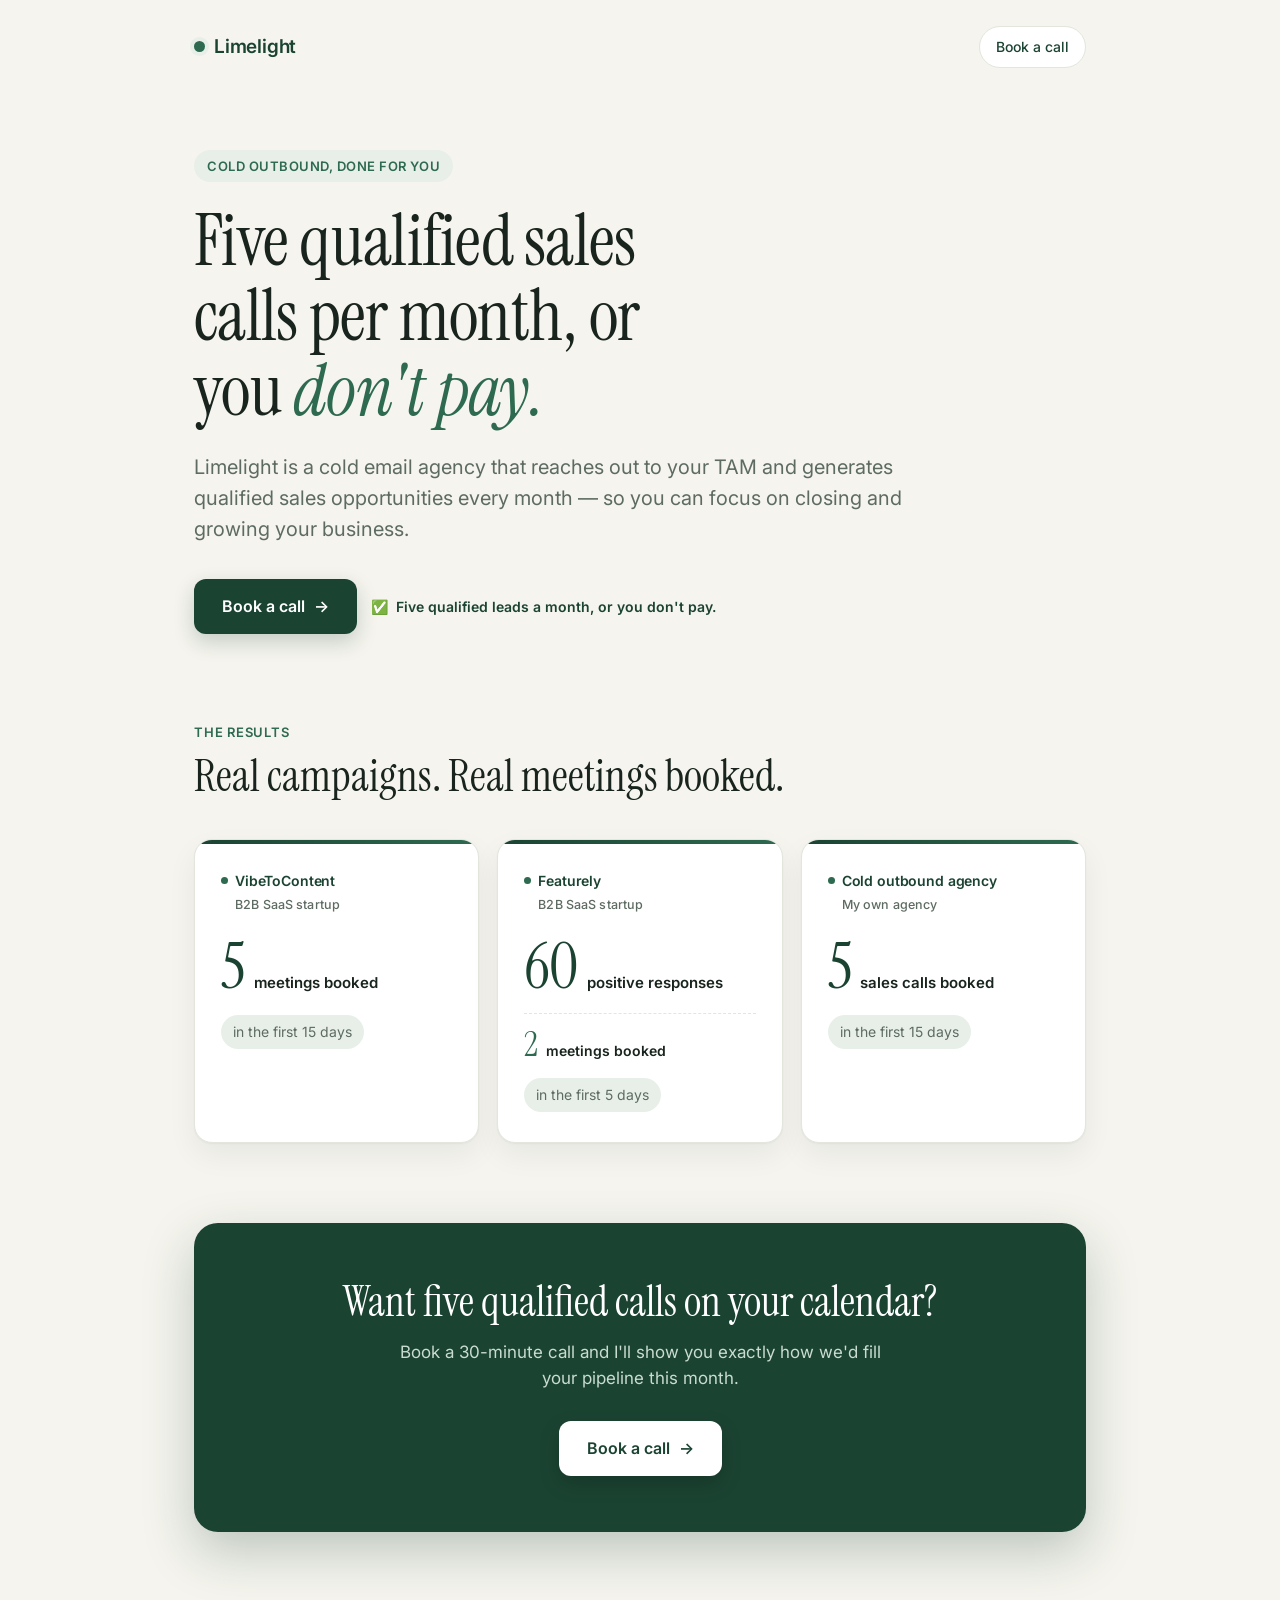
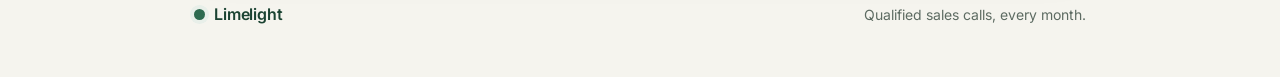
==== index.html @ f614cb76 "Limelight landing page" ====
<!DOCTYPE html>
<html lang="en">
<head>
<meta charset="UTF-8" />
<meta name="viewport" content="width=device-width, initial-scale=1.0" />
<title>Limelight — Qualified sales calls, every month</title>
<meta name="description" content="Limelight is a cold email agency that reaches out to your TAM and generates qualified sales opportunities every month." />
<link rel="preconnect" href="https://fonts.googleapis.com" />
<link rel="preconnect" href="https://fonts.gstatic.com" crossorigin />
<link href="https://fonts.googleapis.com/css2?family=Instrument+Serif:ital@0;1&family=Inter:wght@400;500;600;700&display=swap" rel="stylesheet" />
<style>
  :root {
    --bg: #f5f4ee;
    --card: #ffffff;
    --ink: #18241d;
    --muted: #5d6b62;
    --forest: #1b4332;
    --forest-2: #2d6a4f;
    --forest-soft: #e8efe9;
    --border: #e2e6dd;
    --shadow: 0 1px 2px rgba(24,36,29,0.04), 0 12px 30px rgba(24,36,29,0.06);
  }
  * { box-sizing: border-box; margin: 0; padding: 0; }
  html { scroll-behavior: smooth; }
  body {
    font-family: 'Inter', -apple-system, BlinkMacSystemFont, 'Segoe UI', sans-serif;
    background: var(--bg);
    color: var(--ink);
    line-height: 1.55;
    -webkit-font-smoothing: antialiased;
  }
  .wrap { max-width: 940px; margin: 0 auto; padding: 0 24px; }

  /* Top bar */
  header {
    display: flex; align-items: center; justify-content: space-between;
    padding: 26px 0;
  }
  .brand {
    display: flex; align-items: center; gap: 9px;
    font-weight: 600; font-size: 19px; letter-spacing: -0.01em; color: var(--forest);
  }
  .brand .dot { width: 11px; height: 11px; border-radius: 50%; background: var(--forest-2); box-shadow: 0 0 0 4px var(--forest-soft); }
  .nav-cta {
    font-size: 14px; font-weight: 500; color: var(--forest);
    text-decoration: none; padding: 9px 16px; border: 1px solid var(--border);
    border-radius: 999px; background: #fff; transition: all .15s ease;
  }
  .nav-cta:hover { border-color: var(--forest-2); color: var(--forest-2); }

  /* Hero */
  .hero { padding: 56px 0 28px; }
  .eyebrow {
    display: inline-block; font-size: 13px; font-weight: 600; letter-spacing: .04em;
    text-transform: uppercase; color: var(--forest-2); background: var(--forest-soft);
    padding: 6px 13px; border-radius: 999px; margin-bottom: 22px;
  }
  h1 {
    font-family: 'Instrument Serif', Georgia, serif;
    font-weight: 400; font-size: clamp(40px, 7vw, 72px);
    line-height: 1.04; letter-spacing: -0.01em; color: var(--ink);
    max-width: 16ch;
  }
  h1 .accent { color: var(--forest-2); font-style: italic; }
  .lede {
    font-size: clamp(17px, 2.2vw, 20px); color: var(--muted);
    max-width: 56ch; margin-top: 24px;
  }
  .cta-row { display: flex; flex-wrap: wrap; gap: 14px; align-items: center; margin-top: 34px; }
  .btn {
    display: inline-flex; align-items: center; gap: 9px;
    background: var(--forest); color: #fff; text-decoration: none;
    font-weight: 600; font-size: 16px; padding: 15px 28px; border-radius: 12px;
    transition: transform .15s ease, background .15s ease;
    box-shadow: 0 8px 20px rgba(27,67,50,0.22);
  }
  .btn:hover { background: var(--forest-2); transform: translateY(-1px); }
  .btn .arrow { transition: transform .15s ease; }
  .btn:hover .arrow { transform: translateX(3px); }
  .guarantee-pill {
    font-size: 14px; color: var(--muted); display: flex; align-items: center; gap: 8px;
  }
  .guarantee-pill b { color: var(--forest); font-weight: 600; }

  /* Section heading */
  .section { padding: 60px 0; }
  .section-label {
    font-size: 13px; font-weight: 600; letter-spacing: .06em; text-transform: uppercase;
    color: var(--forest-2); margin-bottom: 10px;
  }
  .section-title {
    font-family: 'Instrument Serif', Georgia, serif; font-weight: 400;
    font-size: clamp(30px, 4.5vw, 44px); line-height: 1.1; color: var(--ink); margin-bottom: 38px;
  }

  /* Stat cards */
  .grid { display: grid; grid-template-columns: repeat(3, 1fr); gap: 18px; }
  .card {
    background: var(--card); border: 1px solid var(--border); border-radius: 18px;
    padding: 30px 26px; box-shadow: var(--shadow); display: flex; flex-direction: column;
    position: relative; overflow: hidden;
  }
  .card::before {
    content: ""; position: absolute; top: 0; left: 0; width: 100%; height: 4px;
    background: linear-gradient(90deg, var(--forest), var(--forest-2));
  }
  .card .company {
    font-size: 14px; font-weight: 600; color: var(--forest); letter-spacing: -0.01em;
    margin-bottom: 4px; display: flex; align-items: center; gap: 7px;
  }
  .card .company::before { content: ""; width: 7px; height: 7px; border-radius: 50%; background: var(--forest-2); }
  .card .subtitle {
    font-size: 12.5px; font-weight: 500; color: var(--muted); letter-spacing: .01em;
    margin-bottom: 20px; padding-left: 14px;
  }
  .stat { display: flex; align-items: baseline; gap: 10px; }
  .stat .num {
    font-family: 'Instrument Serif', Georgia, serif; font-weight: 400;
    font-size: 64px; line-height: 1; color: var(--forest); letter-spacing: -0.02em;
  }
  .stat .unit { font-size: 15px; font-weight: 600; color: var(--ink); }
  .stat-sub { display: flex; align-items: baseline; gap: 8px; margin-top: 14px; padding-top: 14px; border-top: 1px dashed var(--border); }
  .stat-sub .num { font-family: 'Instrument Serif', Georgia, serif; font-size: 34px; color: var(--forest-2); line-height: 1; }
  .stat-sub .unit { font-size: 14px; font-weight: 600; color: var(--ink); }
  .card .time {
    margin-top: 16px; font-size: 14px; color: var(--muted);
    background: var(--forest-soft); align-self: flex-start; padding: 6px 12px; border-radius: 999px;
  }

  /* Closing band */
  .closing {
    background: var(--forest); border-radius: 24px; padding: 56px 40px; text-align: center;
    color: #fff; margin: 20px 0 70px; box-shadow: 0 20px 50px rgba(27,67,50,0.25);
  }
  .closing h2 {
    font-family: 'Instrument Serif', Georgia, serif; font-weight: 400;
    font-size: clamp(28px, 4.5vw, 42px); line-height: 1.1; margin-bottom: 14px;
  }
  .closing p { color: #c9dcd1; font-size: 17px; max-width: 46ch; margin: 0 auto 30px; }
  .btn--light { background: #fff; color: var(--forest); box-shadow: 0 8px 20px rgba(0,0,0,0.18); }
  .btn--light:hover { background: #eef4ef; }

  footer {
    padding: 0 0 50px; display: flex; align-items: center; justify-content: space-between;
    color: var(--muted); font-size: 14px; flex-wrap: wrap; gap: 12px;
  }
  footer .brand { font-size: 16px; }

  @media (max-width: 760px) {
    .grid { grid-template-columns: 1fr; }
    .hero { padding: 40px 0 18px; }
    .section { padding: 44px 0; }
    .closing { padding: 44px 24px; }
  }
</style>
</head>
<body>
  <div class="wrap">

    <header>
      <div class="brand"><span class="dot"></span> Limelight</div>
      <a class="nav-cta" href="https://cal.com/jai-mareddy/30min" target="_blank" rel="noopener">Book a call</a>
    </header>

    <section class="hero">
      <span class="eyebrow">Cold outbound, done for you</span>
      <h1>Five qualified sales calls per month, or you <span class="accent">don't pay.</span></h1>
      <p class="lede">Limelight is a cold email agency that reaches out to your TAM and generates qualified sales opportunities every month — so you can focus on closing and growing your business.</p>
      <div class="cta-row">
        <a class="btn" href="https://cal.com/jai-mareddy/30min" target="_blank" rel="noopener">Book a call <span class="arrow">→</span></a>
        <span class="guarantee-pill">✅ <b>Five qualified leads a month, or you don't pay.</b></span>
      </div>
    </section>

    <section class="section" id="results">
      <div class="section-label">The results</div>
      <h2 class="section-title">Real campaigns. Real meetings booked.</h2>

      <div class="grid">

        <div class="card">
          <div class="company">VibeToContent</div>
          <div class="subtitle">B2B SaaS startup</div>
          <div class="stat"><span class="num">5</span><span class="unit">meetings booked</span></div>
          <span class="time">in the first 15 days</span>
        </div>

        <div class="card">
          <div class="company">Featurely</div>
          <div class="subtitle">B2B SaaS startup</div>
          <div class="stat"><span class="num">60</span><span class="unit">positive responses</span></div>
          <div class="stat-sub"><span class="num">2</span><span class="unit">meetings booked</span></div>
          <span class="time">in the first 5 days</span>
        </div>

        <div class="card">
          <div class="company">Cold outbound agency</div>
          <div class="subtitle">My own agency</div>
          <div class="stat"><span class="num">5</span><span class="unit">sales calls booked</span></div>
          <span class="time">in the first 15 days</span>
        </div>

      </div>
    </section>

    <section class="closing">
      <h2>Want five qualified calls on your calendar?</h2>
      <p>Book a 30-minute call and I'll show you exactly how we'd fill your pipeline this month.</p>
      <a class="btn btn--light" href="https://cal.com/jai-mareddy/30min" target="_blank" rel="noopener">Book a call <span class="arrow">→</span></a>
    </section>

    <footer>
      <div class="brand"><span class="dot"></span> Limelight</div>
      <span>Qualified sales calls, every month.</span>
    </footer>

  </div>
</body>
</html>
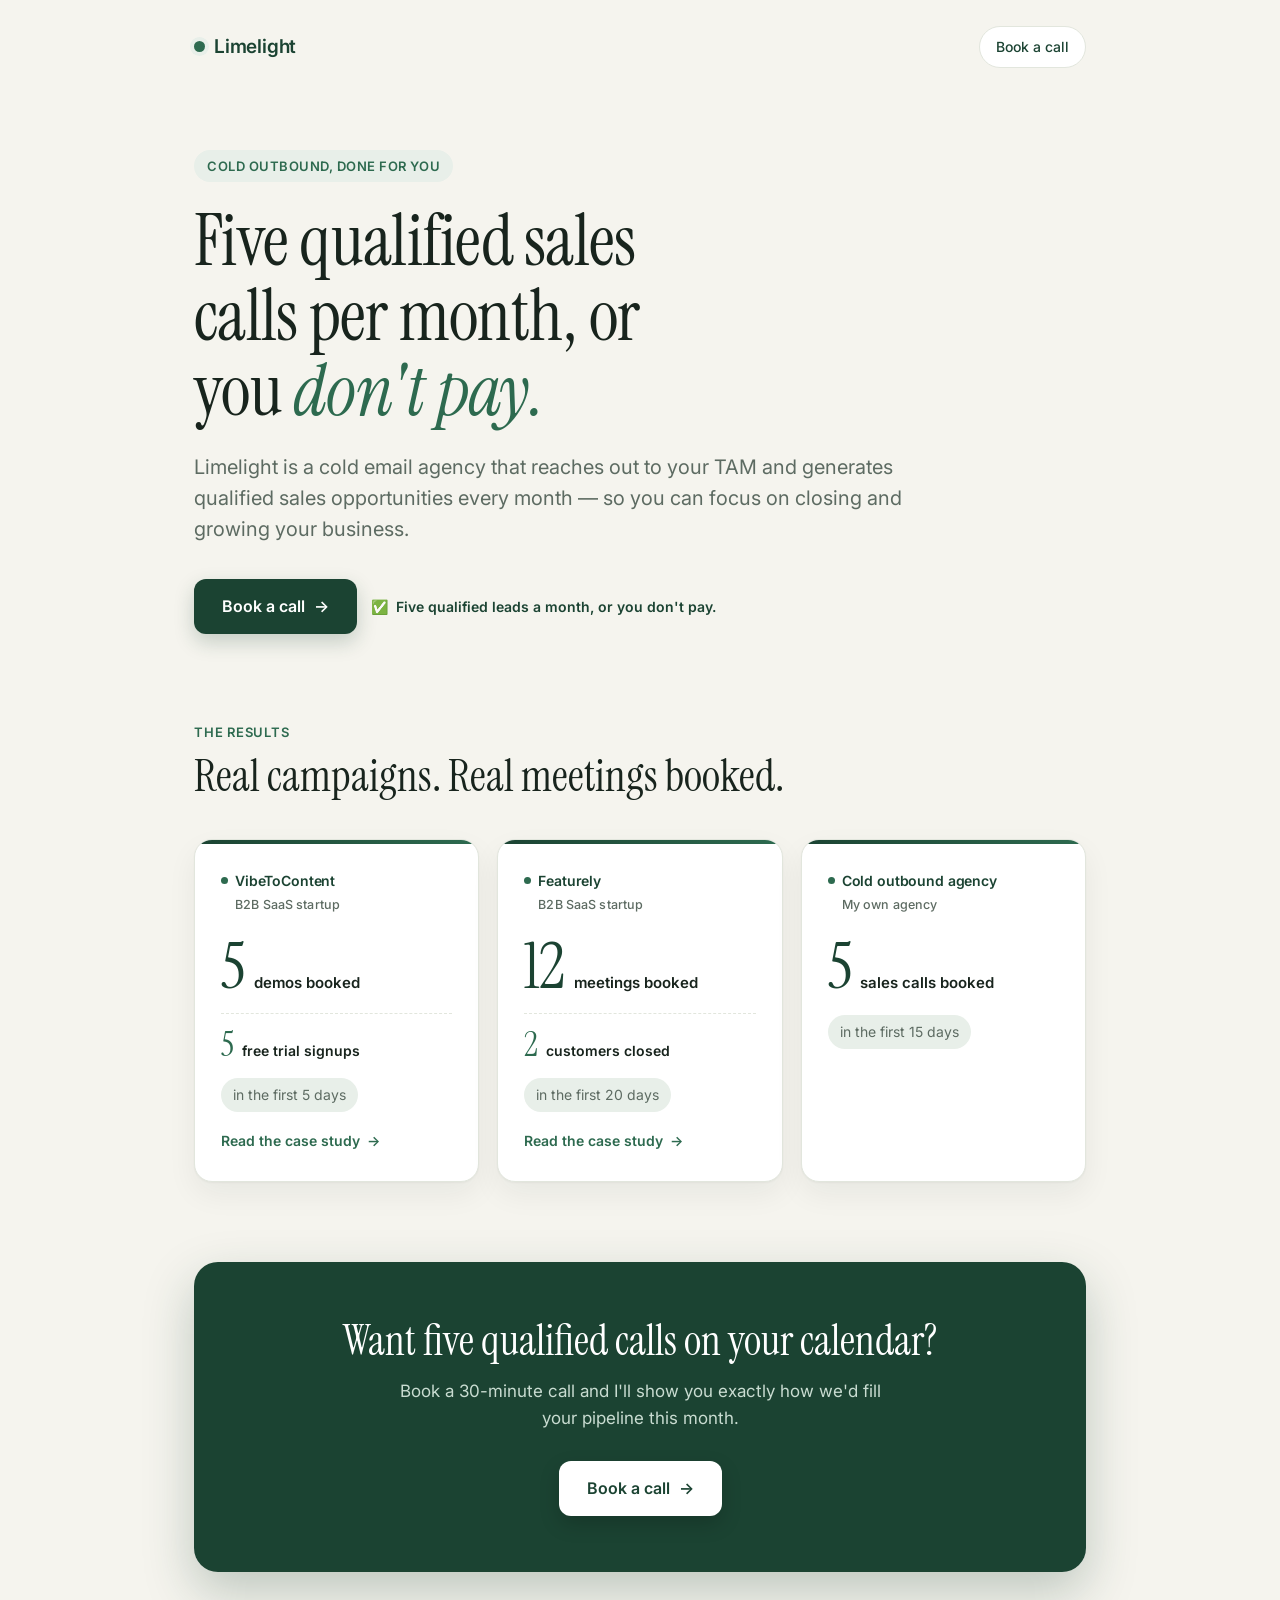
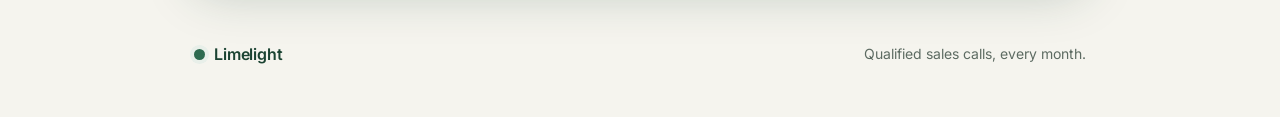
==== commit 50c8440d: "Add case study pages for Featurely and VibeToContent Replaces the PDF case studies with linkable web" ====
--- a/index.html
+++ b/index.html
@@ -100,6 +100,20 @@
     padding: 30px 26px; box-shadow: var(--shadow); display: flex; flex-direction: column;
     position: relative; overflow: hidden;
   }
+  a.card {
+    text-decoration: none; color: inherit;
+    transition: transform .15s ease, box-shadow .15s ease, border-color .15s ease;
+  }
+  a.card:hover {
+    transform: translateY(-3px); border-color: var(--forest-2);
+    box-shadow: 0 1px 2px rgba(24,36,29,0.04), 0 18px 40px rgba(24,36,29,0.12);
+  }
+  .card .read-more {
+    margin-top: auto; padding-top: 18px; font-size: 14px; font-weight: 600;
+    color: var(--forest-2); display: flex; align-items: center; gap: 7px;
+  }
+  .card .read-more .arrow { transition: transform .15s ease; }
+  a.card:hover .read-more .arrow { transform: translateX(3px); }
   .card::before {
     content: ""; position: absolute; top: 0; left: 0; width: 100%; height: 4px;
     background: linear-gradient(90deg, var(--forest), var(--forest-2));
@@ -178,20 +192,23 @@
 
       <div class="grid">
 
-        <div class="card">
+        <a class="card" href="/vibetocontent">
           <div class="company">VibeToContent</div>
           <div class="subtitle">B2B SaaS startup</div>
-          <div class="stat"><span class="num">5</span><span class="unit">meetings booked</span></div>
-          <span class="time">in the first 15 days</span>
-        </div>
-
-        <div class="card">
+          <div class="stat"><span class="num">5</span><span class="unit">demos booked</span></div>
+          <div class="stat-sub"><span class="num">5</span><span class="unit">free trial signups</span></div>
+          <span class="time">in the first 5 days</span>
+          <span class="read-more">Read the case study <span class="arrow">→</span></span>
+        </a>
+
+        <a class="card" href="/featurely">
           <div class="company">Featurely</div>
           <div class="subtitle">B2B SaaS startup</div>
-          <div class="stat"><span class="num">60</span><span class="unit">positive responses</span></div>
-          <div class="stat-sub"><span class="num">2</span><span class="unit">meetings booked</span></div>
-          <span class="time">in the first 5 days</span>
-        </div>
+          <div class="stat"><span class="num">12</span><span class="unit">meetings booked</span></div>
+          <div class="stat-sub"><span class="num">2</span><span class="unit">customers closed</span></div>
+          <span class="time">in the first 20 days</span>
+          <span class="read-more">Read the case study <span class="arrow">→</span></span>
+        </a>
 
         <div class="card">
           <div class="company">Cold outbound agency</div>
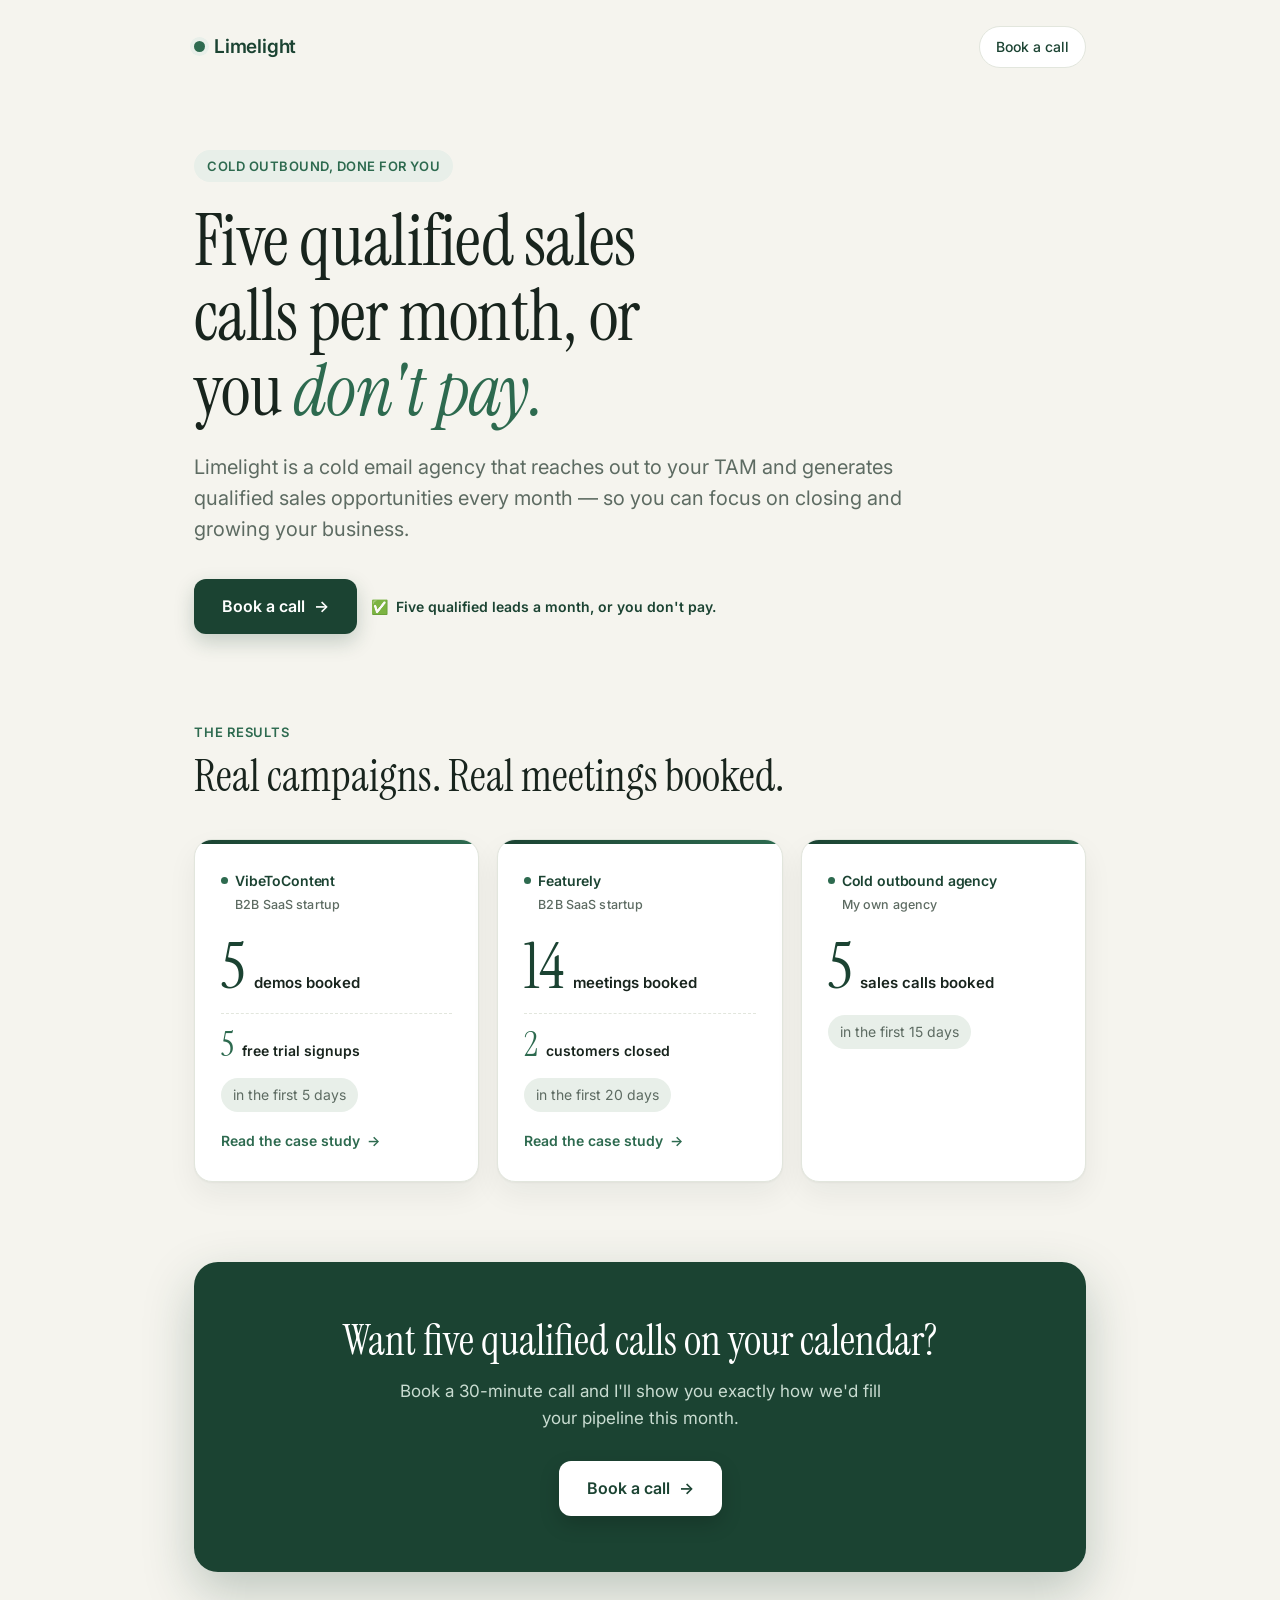
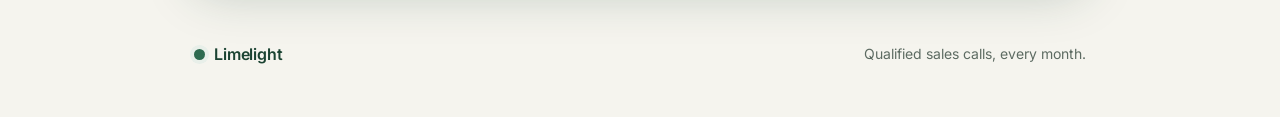
==== commit c04ec68d: "Update Featurely numbers: 12 -> 14 meetings, $36K -> $42K pipeline Recounted from the DM Response Tr" ====
--- a/index.html
+++ b/index.html
@@ -204,7 +204,7 @@
         <a class="card" href="/featurely">
           <div class="company">Featurely</div>
           <div class="subtitle">B2B SaaS startup</div>
-          <div class="stat"><span class="num">12</span><span class="unit">meetings booked</span></div>
+          <div class="stat"><span class="num">14</span><span class="unit">meetings booked</span></div>
           <div class="stat-sub"><span class="num">2</span><span class="unit">customers closed</span></div>
           <span class="time">in the first 20 days</span>
           <span class="read-more">Read the case study <span class="arrow">→</span></span>
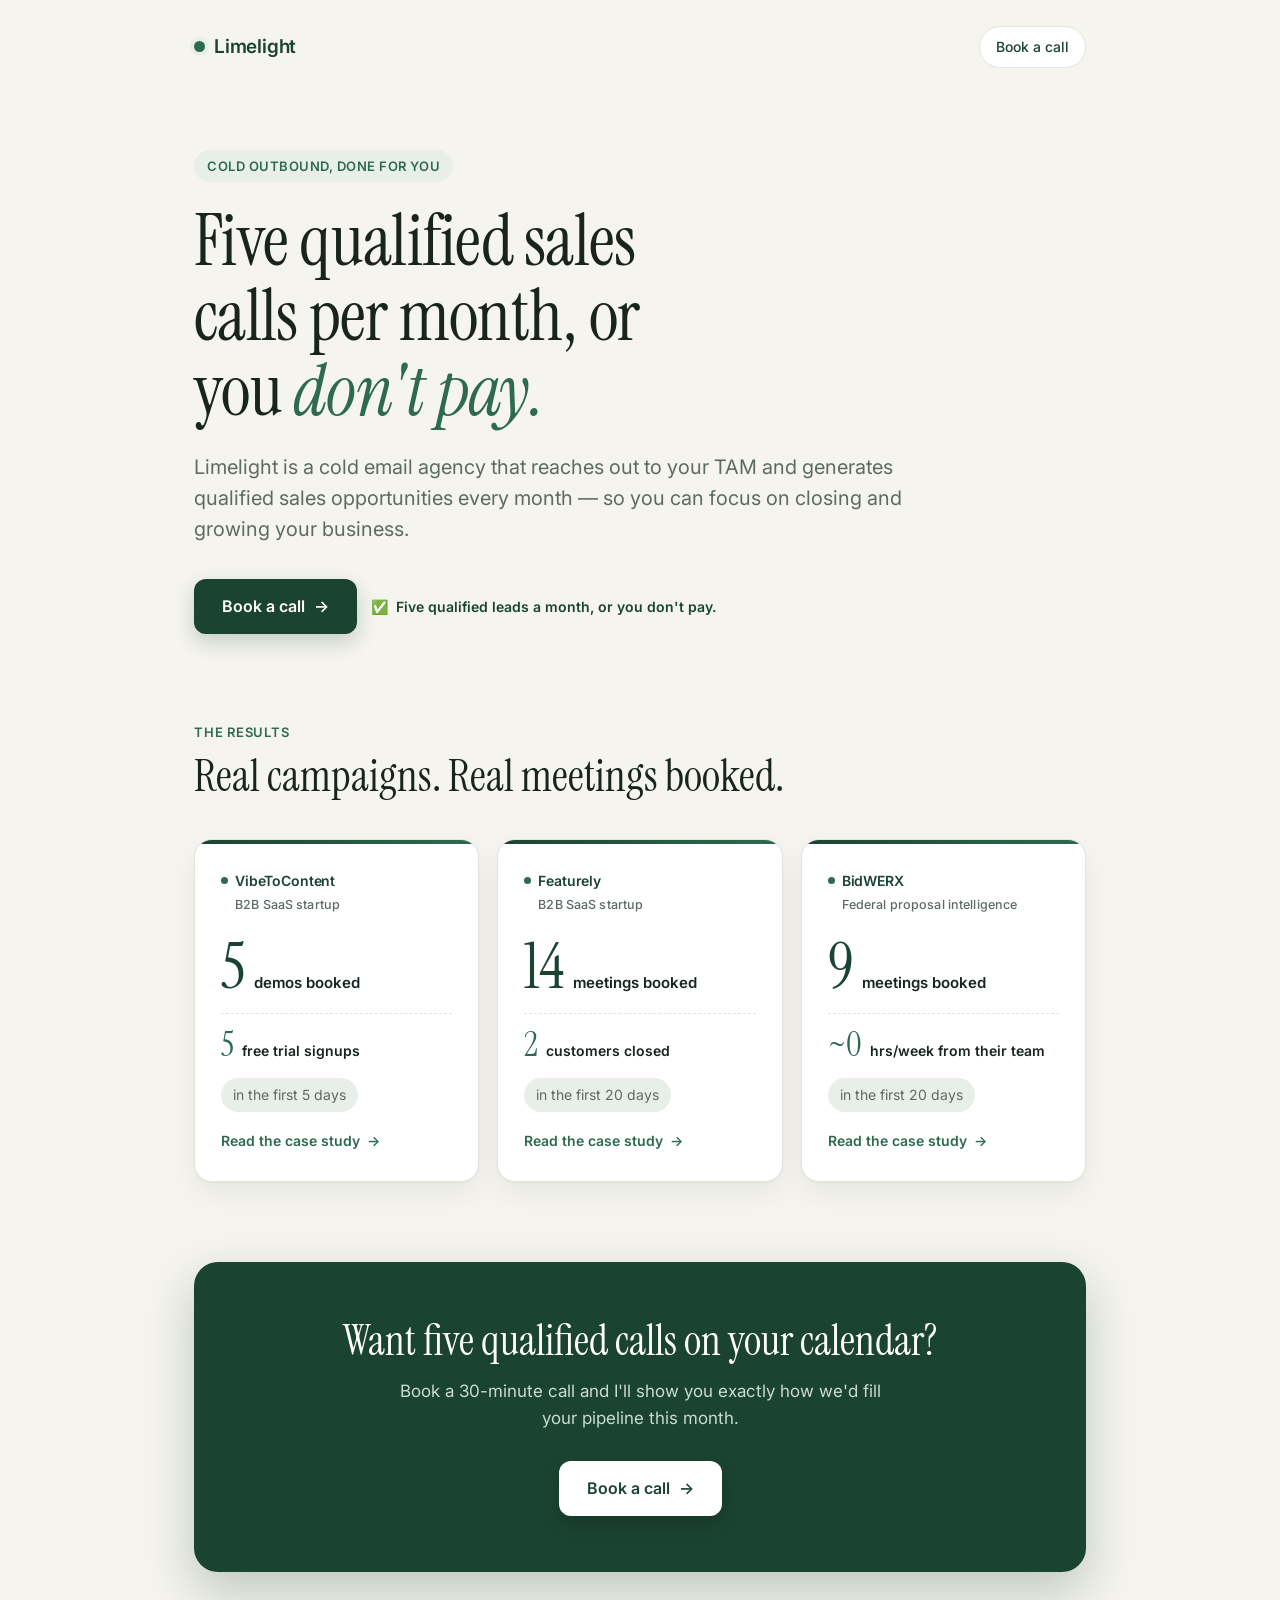
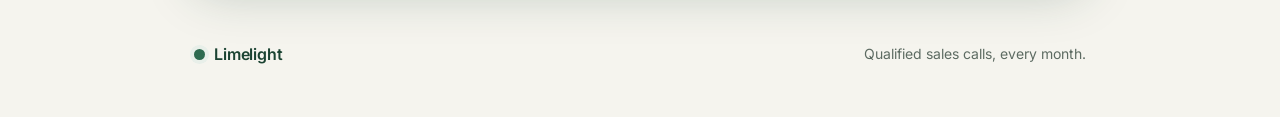
==== commit a8b4d3c4: "Add BidWERX case study; soften Featurely closed-customer framing - /bidwerx — new case study. 9 meet" ====
--- a/index.html
+++ b/index.html
@@ -210,12 +210,14 @@
           <span class="read-more">Read the case study <span class="arrow">→</span></span>
         </a>
 
-        <div class="card">
-          <div class="company">Cold outbound agency</div>
-          <div class="subtitle">My own agency</div>
-          <div class="stat"><span class="num">5</span><span class="unit">sales calls booked</span></div>
-          <span class="time">in the first 15 days</span>
-        </div>
+        <a class="card" href="/bidwerx">
+          <div class="company">BidWERX</div>
+          <div class="subtitle">Federal proposal intelligence</div>
+          <div class="stat"><span class="num">9</span><span class="unit">meetings booked</span></div>
+          <div class="stat-sub"><span class="num">~0</span><span class="unit">hrs/week from their team</span></div>
+          <span class="time">in the first 20 days</span>
+          <span class="read-more">Read the case study <span class="arrow">→</span></span>
+        </a>
 
       </div>
     </section>
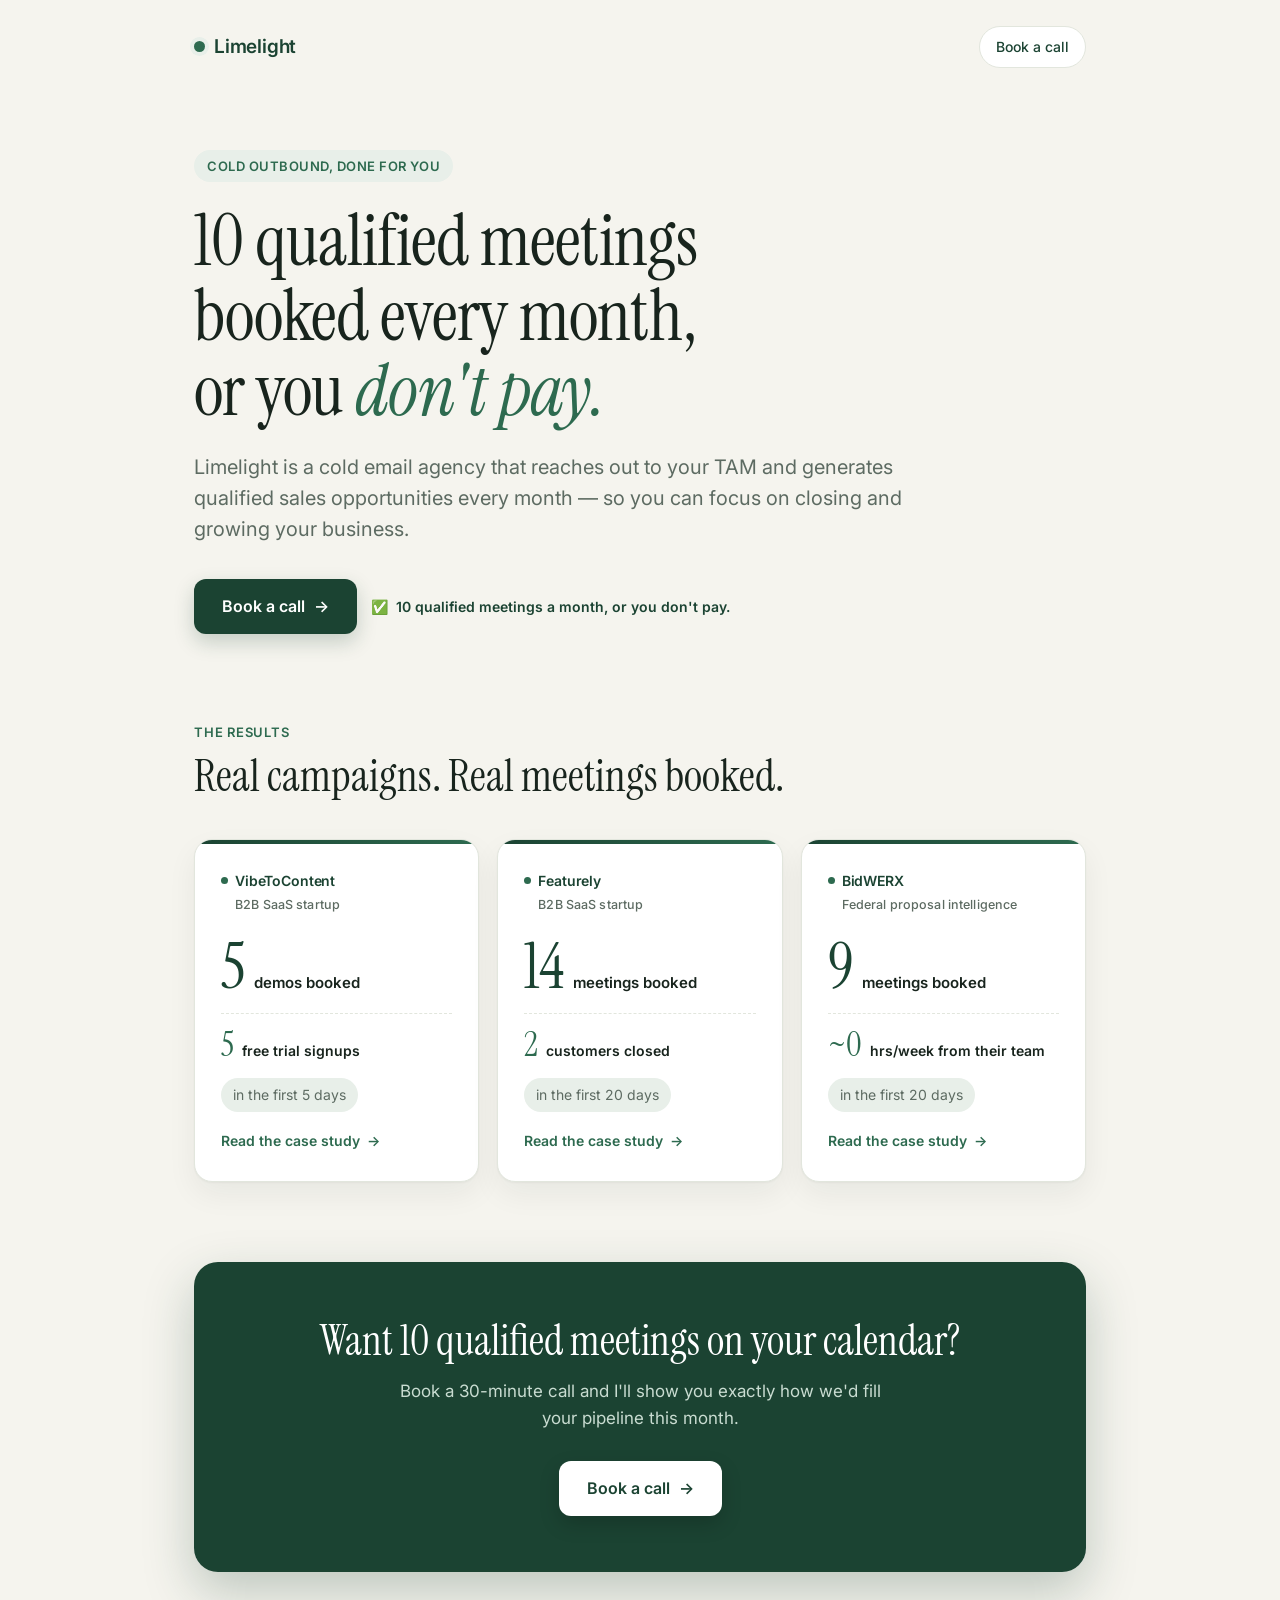
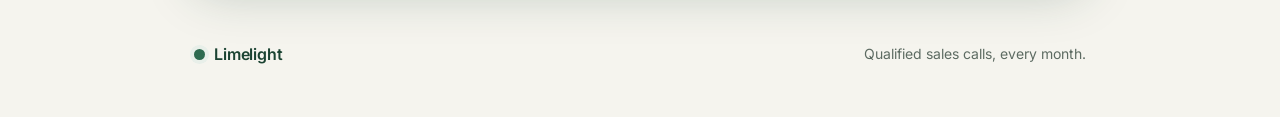
==== commit f5585bd1: "Update headline offer to 10 qualified meetings/month or you don't pay New public offer is 10 meeting" ====
--- a/index.html
+++ b/index.html
@@ -178,11 +178,11 @@
 
     <section class="hero">
       <span class="eyebrow">Cold outbound, done for you</span>
-      <h1>Five qualified sales calls per month, or you <span class="accent">don't pay.</span></h1>
+      <h1>10 qualified meetings booked every month, or you <span class="accent">don't pay.</span></h1>
       <p class="lede">Limelight is a cold email agency that reaches out to your TAM and generates qualified sales opportunities every month — so you can focus on closing and growing your business.</p>
       <div class="cta-row">
         <a class="btn" href="https://cal.com/jai-mareddy/30min" target="_blank" rel="noopener">Book a call <span class="arrow">→</span></a>
-        <span class="guarantee-pill">✅ <b>Five qualified leads a month, or you don't pay.</b></span>
+        <span class="guarantee-pill">✅ <b>10 qualified meetings a month, or you don't pay.</b></span>
       </div>
     </section>
 
@@ -223,7 +223,7 @@
     </section>
 
     <section class="closing">
-      <h2>Want five qualified calls on your calendar?</h2>
+      <h2>Want 10 qualified meetings on your calendar?</h2>
       <p>Book a 30-minute call and I'll show you exactly how we'd fill your pipeline this month.</p>
       <a class="btn btn--light" href="https://cal.com/jai-mareddy/30min" target="_blank" rel="noopener">Book a call <span class="arrow">→</span></a>
     </section>
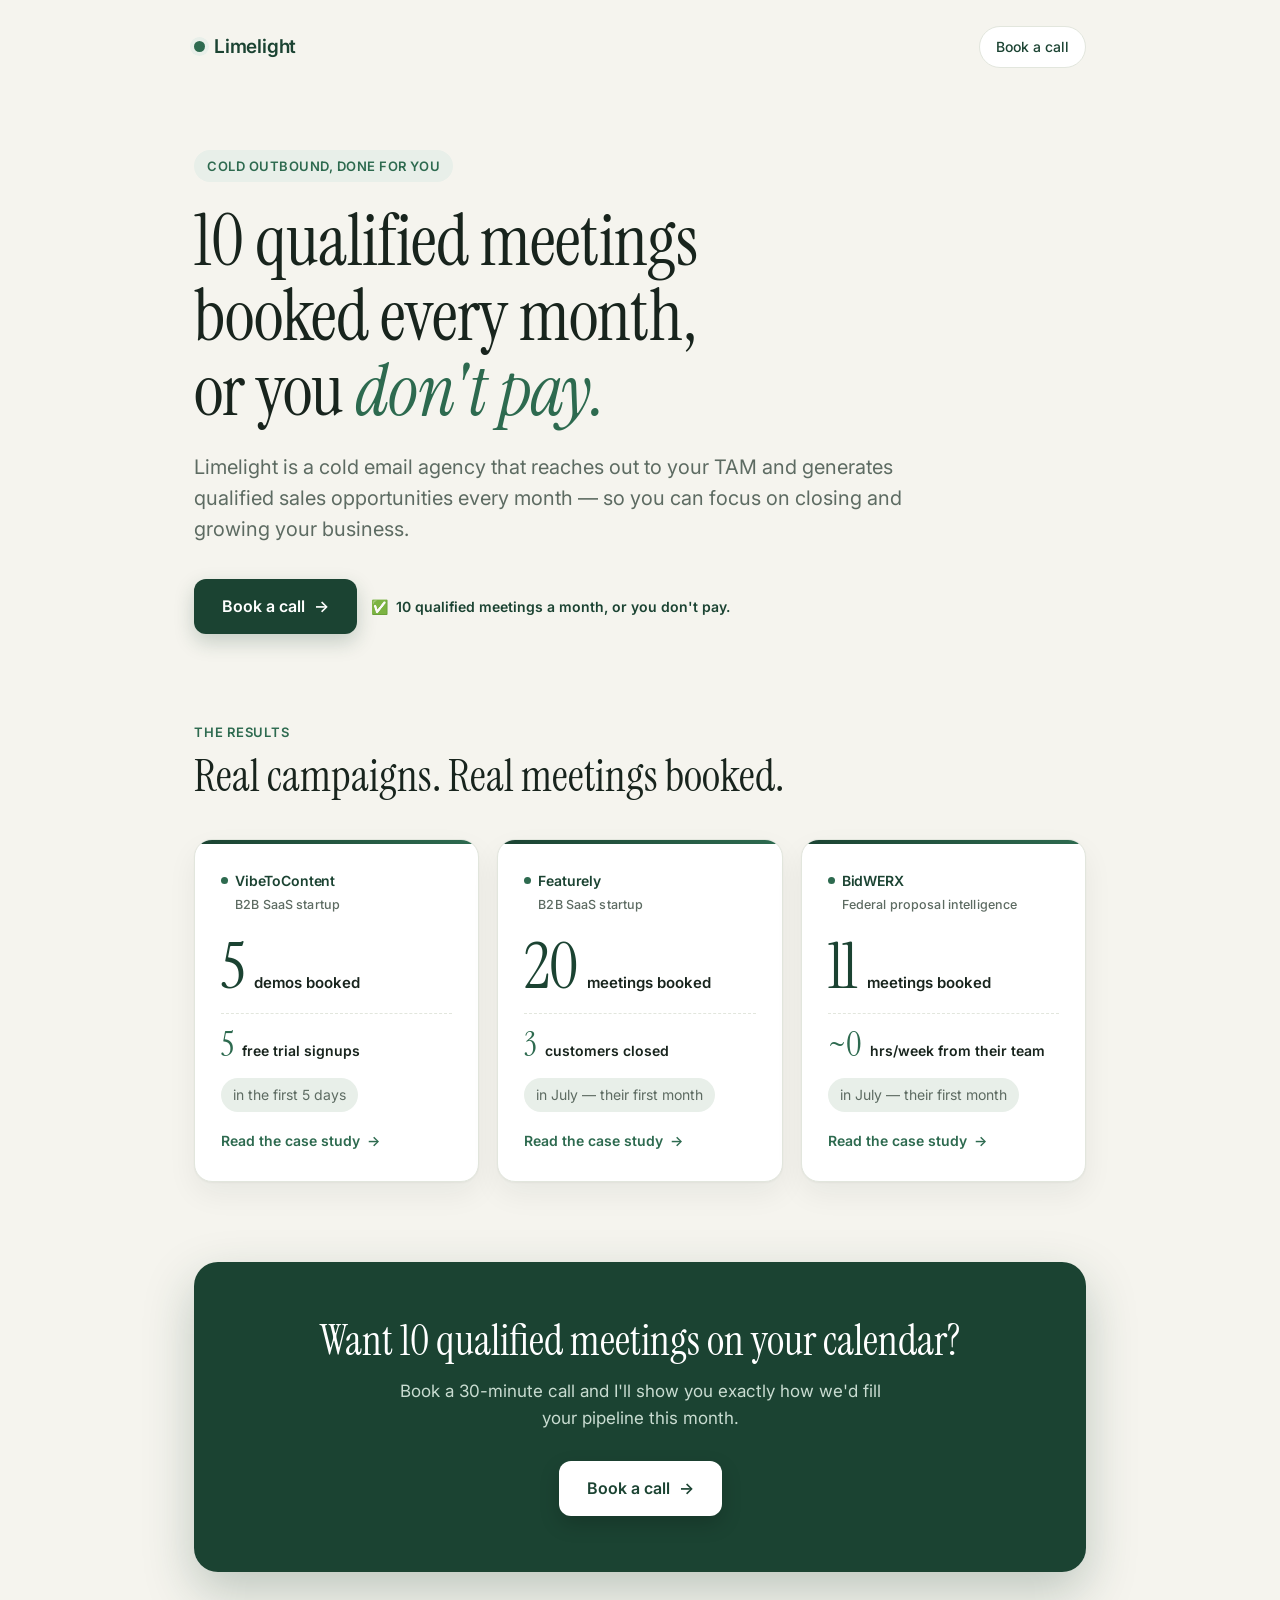
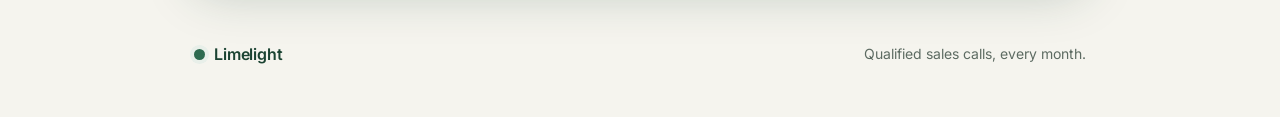
==== commit de1cf9b6: "Update case-study numbers to full-July totals Featurely: 14->20 meetings (July, first month), $42K->" ====
--- a/index.html
+++ b/index.html
@@ -204,18 +204,18 @@
         <a class="card" href="/featurely">
           <div class="company">Featurely</div>
           <div class="subtitle">B2B SaaS startup</div>
-          <div class="stat"><span class="num">14</span><span class="unit">meetings booked</span></div>
-          <div class="stat-sub"><span class="num">2</span><span class="unit">customers closed</span></div>
-          <span class="time">in the first 20 days</span>
+          <div class="stat"><span class="num">20</span><span class="unit">meetings booked</span></div>
+          <div class="stat-sub"><span class="num">3</span><span class="unit">customers closed</span></div>
+          <span class="time">in July — their first month</span>
           <span class="read-more">Read the case study <span class="arrow">→</span></span>
         </a>
 
         <a class="card" href="/bidwerx">
           <div class="company">BidWERX</div>
           <div class="subtitle">Federal proposal intelligence</div>
-          <div class="stat"><span class="num">9</span><span class="unit">meetings booked</span></div>
+          <div class="stat"><span class="num">11</span><span class="unit">meetings booked</span></div>
           <div class="stat-sub"><span class="num">~0</span><span class="unit">hrs/week from their team</span></div>
-          <span class="time">in the first 20 days</span>
+          <span class="time">in July — their first month</span>
           <span class="read-more">Read the case study <span class="arrow">→</span></span>
         </a>
 
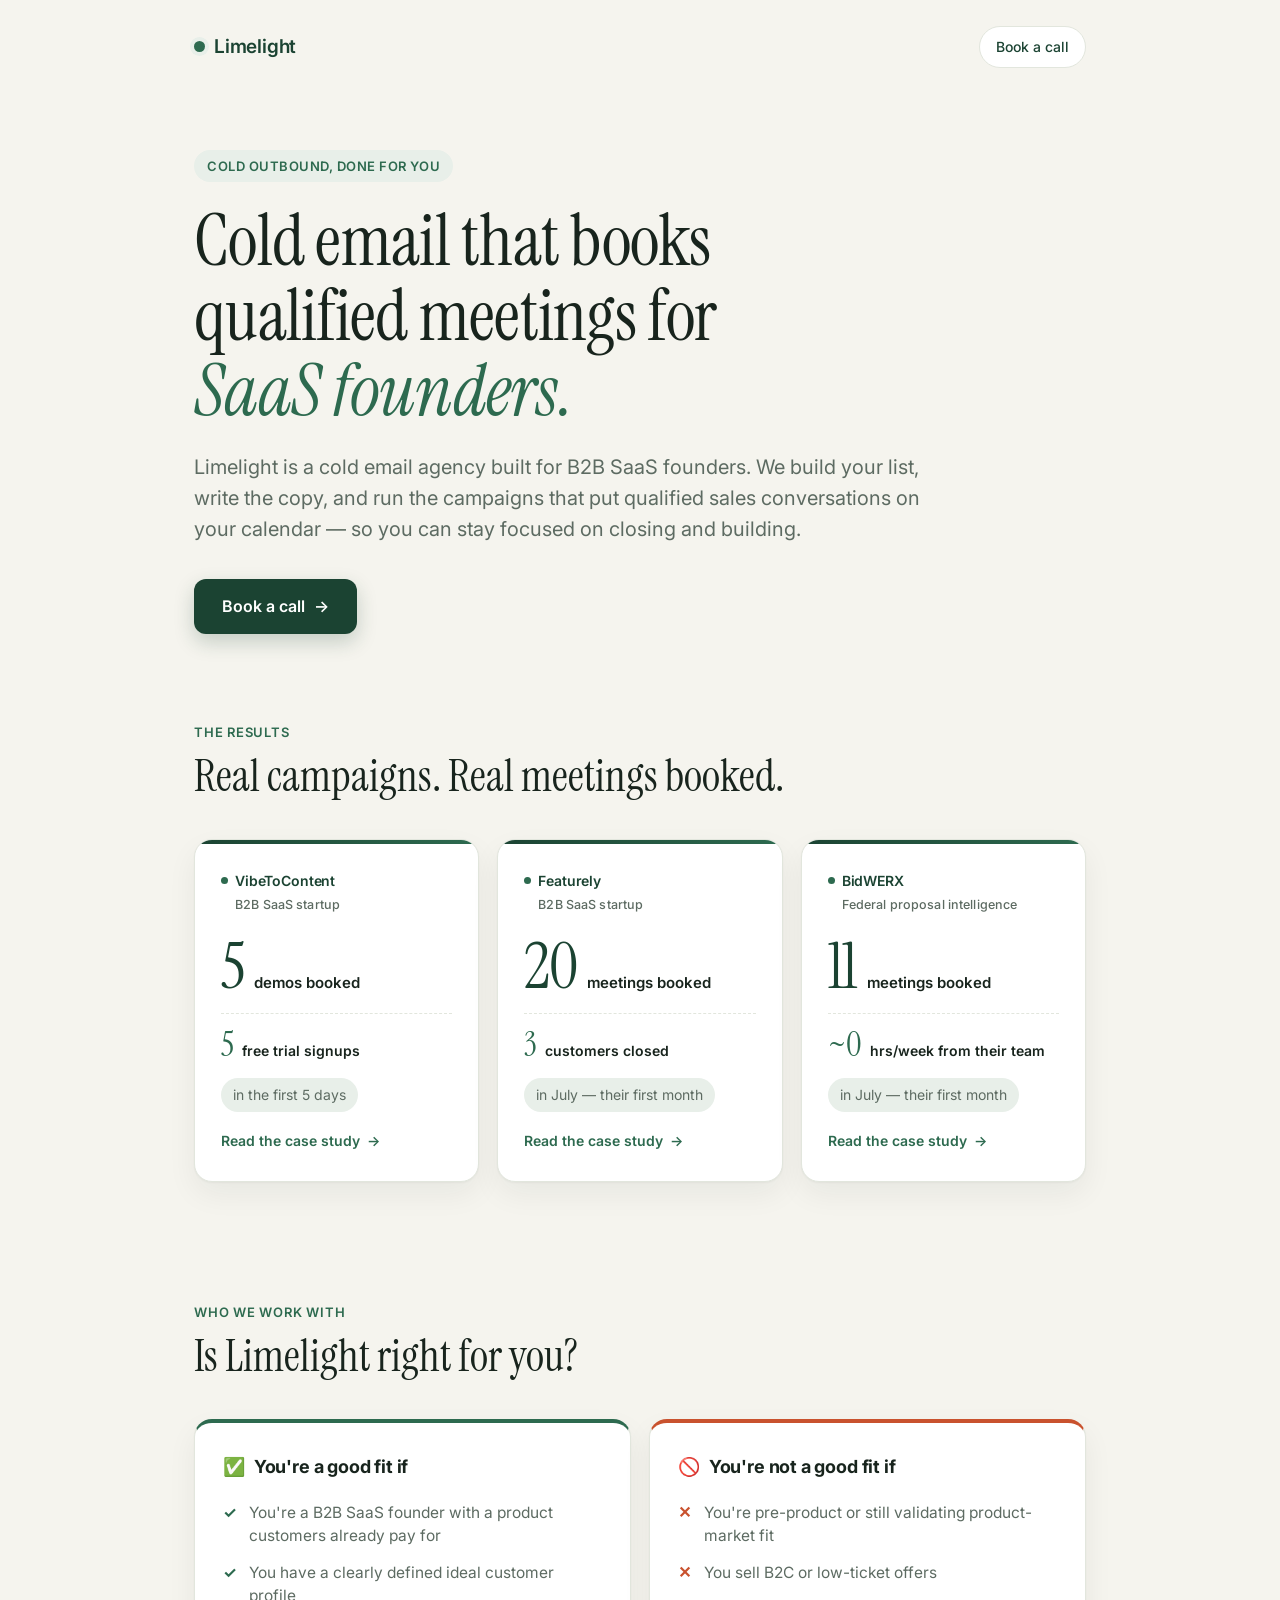
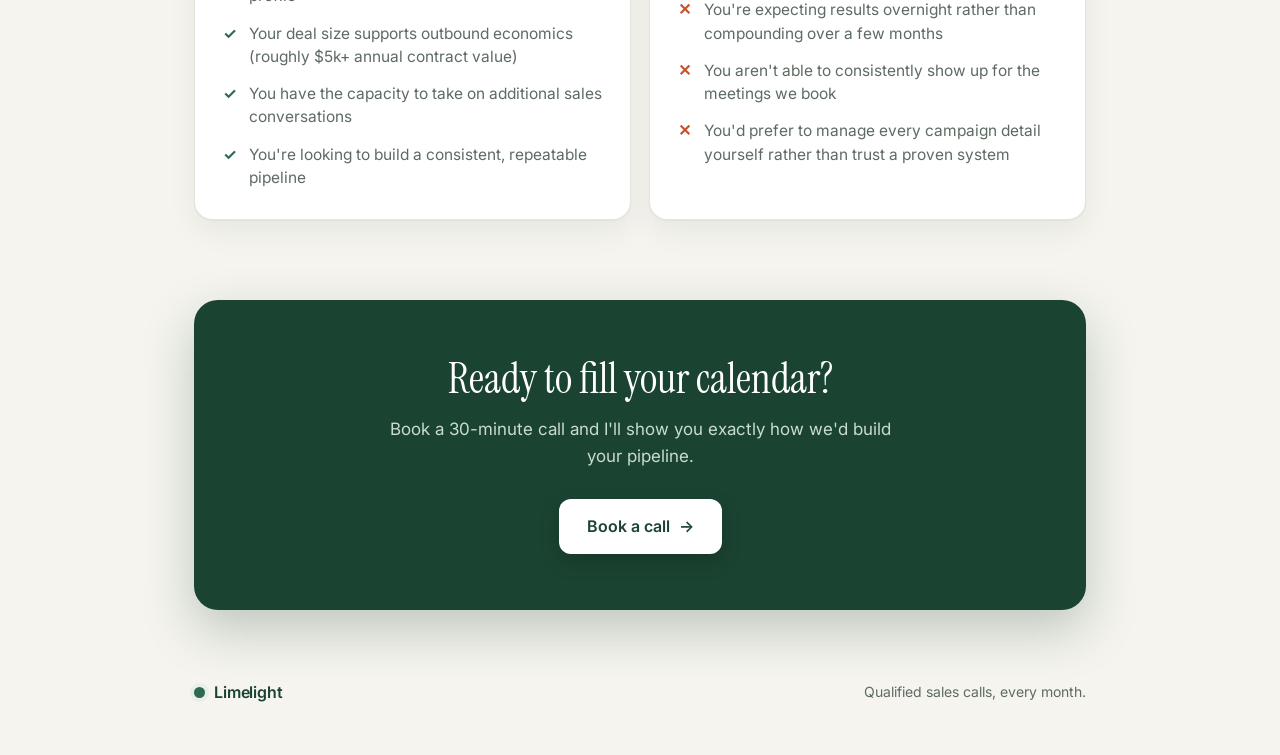
==== commit 9e47e748: "Homepage: drop guarantee offer, reposition for SaaS founders + add good-fit/not-a-good-fit section C" ====
--- a/index.html
+++ b/index.html
@@ -3,8 +3,8 @@
 <head>
 <meta charset="UTF-8" />
 <meta name="viewport" content="width=device-width, initial-scale=1.0" />
-<title>Limelight — Qualified sales calls, every month</title>
-<meta name="description" content="Limelight is a cold email agency that reaches out to your TAM and generates qualified sales opportunities every month." />
+<title>Limelight — Cold email for SaaS founders</title>
+<meta name="description" content="Limelight is a cold email agency built for B2B SaaS founders. We build your list, write the copy, and run the campaigns that book qualified sales conversations on your calendar." />
 <link rel="preconnect" href="https://fonts.googleapis.com" />
 <link rel="preconnect" href="https://fonts.gstatic.com" crossorigin />
 <link href="https://fonts.googleapis.com/css2?family=Instrument+Serif:ital@0;1&family=Inter:wght@400;500;600;700&display=swap" rel="stylesheet" />
@@ -141,6 +141,31 @@
     background: var(--forest-soft); align-self: flex-start; padding: 6px 12px; border-radius: 999px;
   }
 
+  /* Fit section */
+  .fit-grid { display: grid; grid-template-columns: repeat(2, 1fr); gap: 18px; }
+  .fit-card {
+    background: var(--card); border: 1px solid var(--border); border-radius: 18px;
+    padding: 30px 28px; box-shadow: var(--shadow);
+  }
+  .fit-card--yes { border-top: 4px solid var(--forest-2); }
+  .fit-card--no { border-top: 4px solid #c9522e; }
+  .fit-head {
+    display: flex; align-items: center; gap: 9px;
+    font-size: 18px; font-weight: 700; color: var(--ink); letter-spacing: -0.01em;
+    margin-bottom: 20px;
+  }
+  .fit-icon { font-size: 18px; }
+  .fit-list { list-style: none; display: flex; flex-direction: column; gap: 14px; }
+  .fit-list li {
+    position: relative; padding-left: 26px; font-size: 15.5px; color: var(--muted); line-height: 1.5;
+  }
+  .fit-card--yes .fit-list li::before {
+    content: "✓"; position: absolute; left: 0; top: 0; font-weight: 700; color: var(--forest-2);
+  }
+  .fit-card--no .fit-list li::before {
+    content: "✕"; position: absolute; left: 0; top: 0; font-weight: 700; color: #c9522e;
+  }
+
   /* Closing band */
   .closing {
     background: var(--forest); border-radius: 24px; padding: 56px 40px; text-align: center;
@@ -162,6 +187,7 @@
 
   @media (max-width: 760px) {
     .grid { grid-template-columns: 1fr; }
+    .fit-grid { grid-template-columns: 1fr; }
     .hero { padding: 40px 0 18px; }
     .section { padding: 44px 0; }
     .closing { padding: 44px 24px; }
@@ -178,11 +204,10 @@
 
     <section class="hero">
       <span class="eyebrow">Cold outbound, done for you</span>
-      <h1>10 qualified meetings booked every month, or you <span class="accent">don't pay.</span></h1>
-      <p class="lede">Limelight is a cold email agency that reaches out to your TAM and generates qualified sales opportunities every month — so you can focus on closing and growing your business.</p>
+      <h1>Cold email that books qualified meetings for <span class="accent">SaaS founders.</span></h1>
+      <p class="lede">Limelight is a cold email agency built for B2B SaaS founders. We build your list, write the copy, and run the campaigns that put qualified sales conversations on your calendar — so you can stay focused on closing and building.</p>
       <div class="cta-row">
         <a class="btn" href="https://cal.com/jai-mareddy/30min" target="_blank" rel="noopener">Book a call <span class="arrow">→</span></a>
-        <span class="guarantee-pill">✅ <b>10 qualified meetings a month, or you don't pay.</b></span>
       </div>
     </section>
 
@@ -222,9 +247,38 @@
       </div>
     </section>
 
+    <section class="section" id="fit">
+      <div class="section-label">Who we work with</div>
+      <h2 class="section-title">Is Limelight right for you?</h2>
+
+      <div class="fit-grid">
+        <div class="fit-card fit-card--yes">
+          <div class="fit-head"><span class="fit-icon">✅</span> You're a good fit if</div>
+          <ul class="fit-list">
+            <li>You're a B2B SaaS founder with a product customers already pay for</li>
+            <li>You have a clearly defined ideal customer profile</li>
+            <li>Your deal size supports outbound economics (roughly $5k+ annual contract value)</li>
+            <li>You have the capacity to take on additional sales conversations</li>
+            <li>You're looking to build a consistent, repeatable pipeline</li>
+          </ul>
+        </div>
+
+        <div class="fit-card fit-card--no">
+          <div class="fit-head"><span class="fit-icon">🚫</span> You're not a good fit if</div>
+          <ul class="fit-list">
+            <li>You're pre-product or still validating product-market fit</li>
+            <li>You sell B2C or low-ticket offers</li>
+            <li>You're expecting results overnight rather than compounding over a few months</li>
+            <li>You aren't able to consistently show up for the meetings we book</li>
+            <li>You'd prefer to manage every campaign detail yourself rather than trust a proven system</li>
+          </ul>
+        </div>
+      </div>
+    </section>
+
     <section class="closing">
-      <h2>Want 10 qualified meetings on your calendar?</h2>
-      <p>Book a 30-minute call and I'll show you exactly how we'd fill your pipeline this month.</p>
+      <h2>Ready to fill your calendar?</h2>
+      <p>Book a 30-minute call and I'll show you exactly how we'd build your pipeline.</p>
       <a class="btn btn--light" href="https://cal.com/jai-mareddy/30min" target="_blank" rel="noopener">Book a call <span class="arrow">→</span></a>
     </section>
 
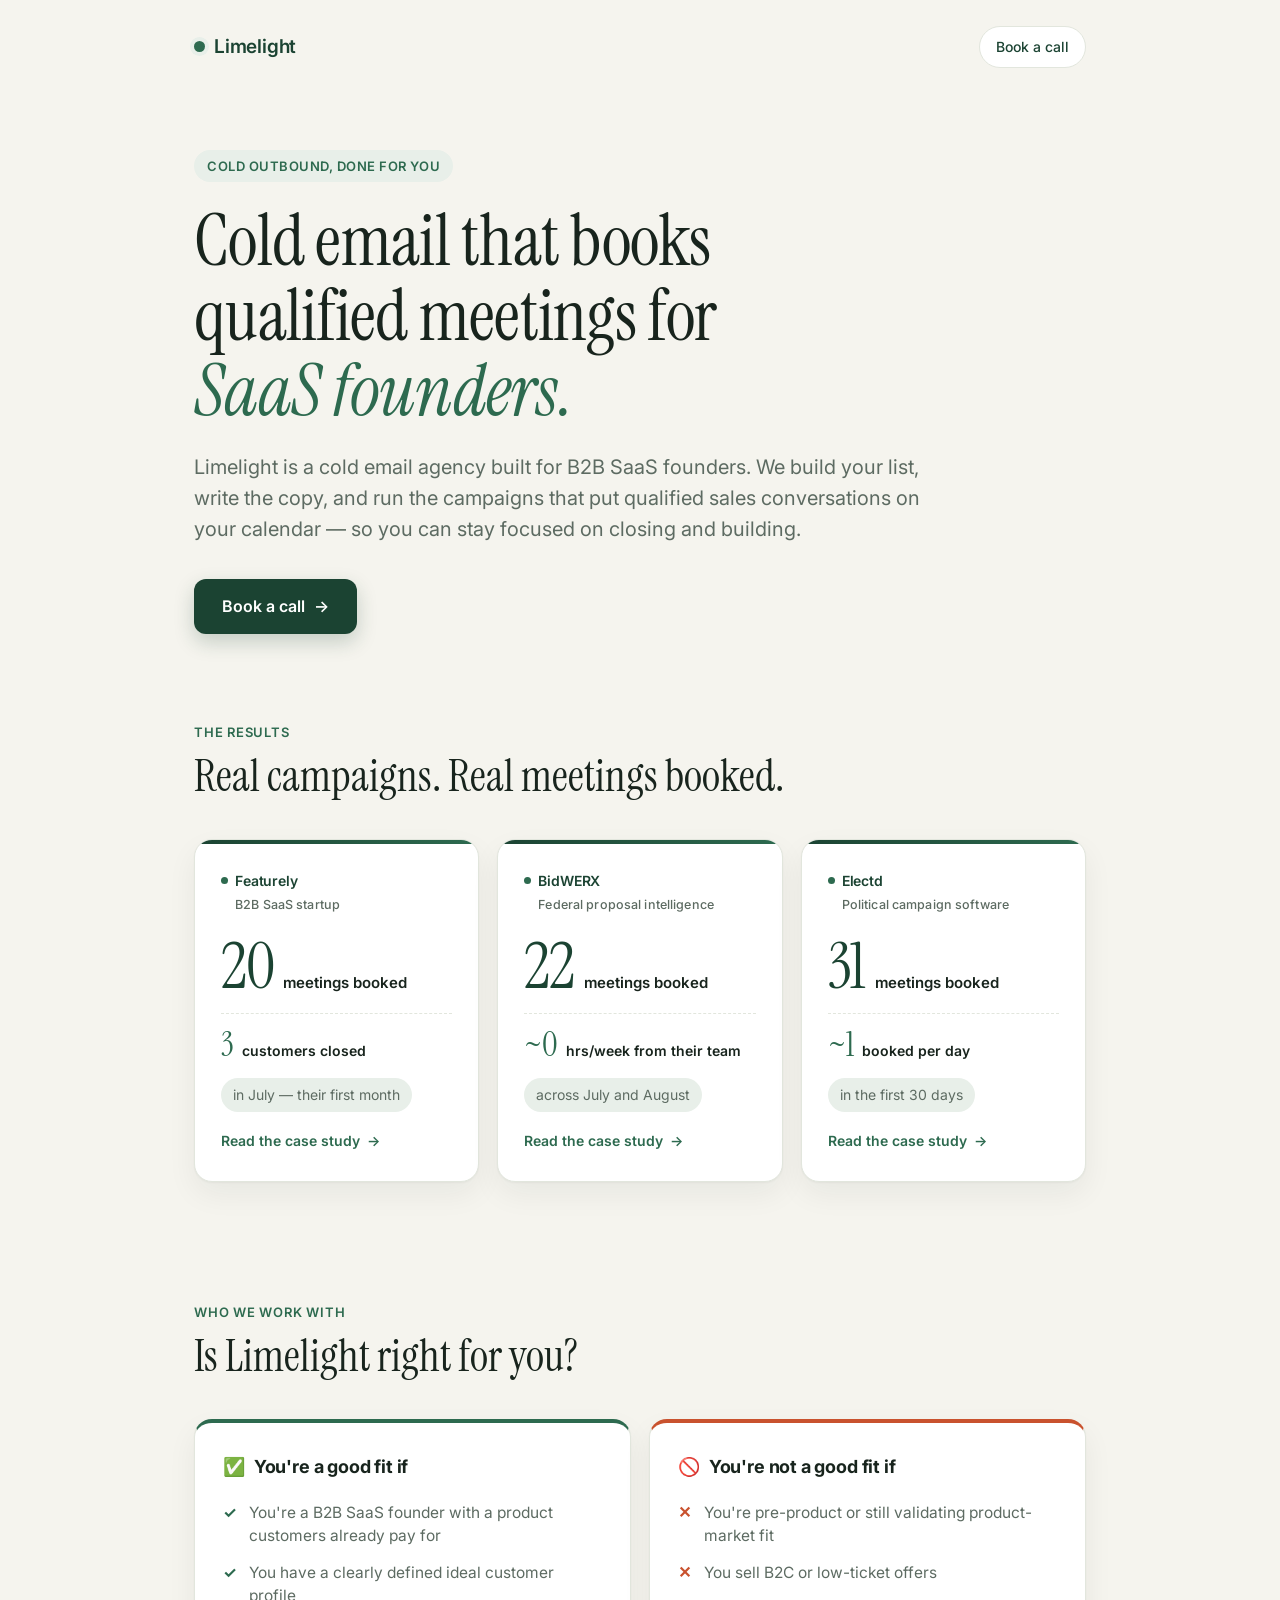
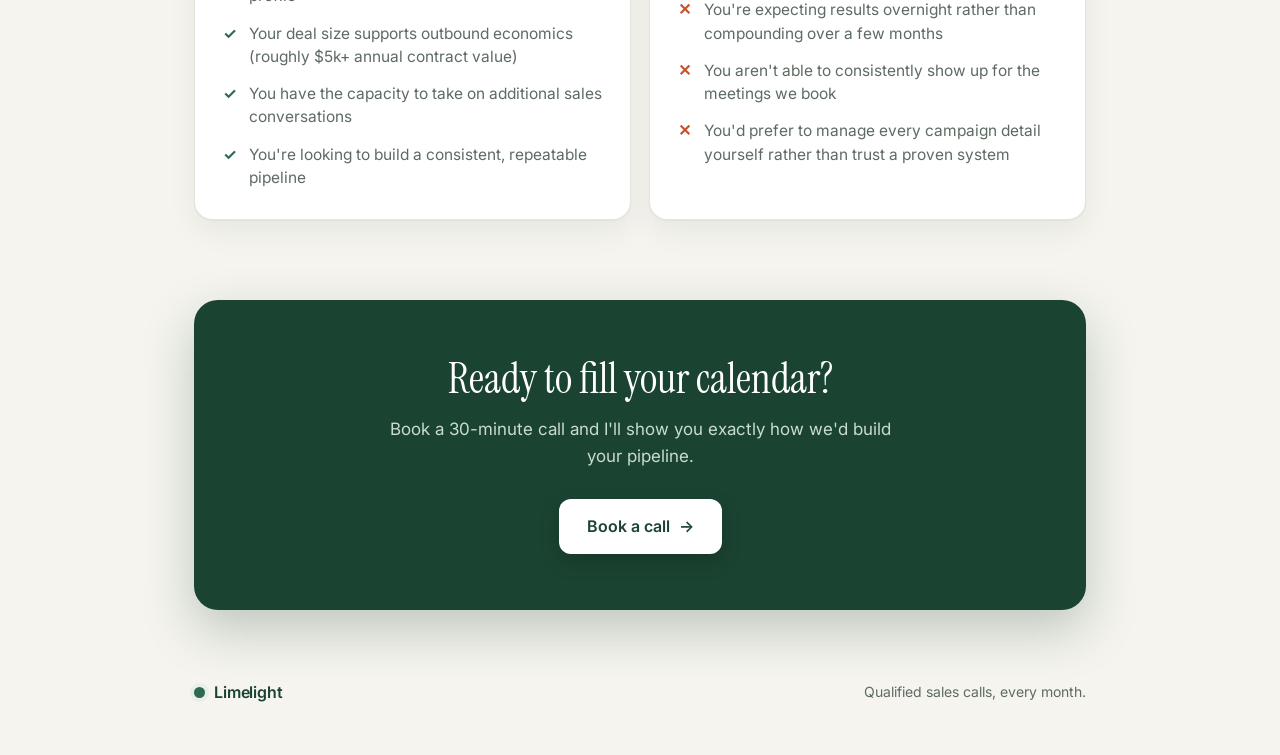
==== commit 6ddb1540: "Add Electd case study, refresh BidWERX numbers, swap homepage cards - New /electd case study: 31 mee" ====
--- a/index.html
+++ b/index.html
@@ -217,15 +217,6 @@
 
       <div class="grid">
 
-        <a class="card" href="/vibetocontent">
-          <div class="company">VibeToContent</div>
-          <div class="subtitle">B2B SaaS startup</div>
-          <div class="stat"><span class="num">5</span><span class="unit">demos booked</span></div>
-          <div class="stat-sub"><span class="num">5</span><span class="unit">free trial signups</span></div>
-          <span class="time">in the first 5 days</span>
-          <span class="read-more">Read the case study <span class="arrow">→</span></span>
-        </a>
-
         <a class="card" href="/featurely">
           <div class="company">Featurely</div>
           <div class="subtitle">B2B SaaS startup</div>
@@ -238,9 +229,18 @@
         <a class="card" href="/bidwerx">
           <div class="company">BidWERX</div>
           <div class="subtitle">Federal proposal intelligence</div>
-          <div class="stat"><span class="num">11</span><span class="unit">meetings booked</span></div>
+          <div class="stat"><span class="num">22</span><span class="unit">meetings booked</span></div>
           <div class="stat-sub"><span class="num">~0</span><span class="unit">hrs/week from their team</span></div>
-          <span class="time">in July — their first month</span>
+          <span class="time">across July and August</span>
+          <span class="read-more">Read the case study <span class="arrow">→</span></span>
+        </a>
+
+        <a class="card" href="/electd">
+          <div class="company">Electd</div>
+          <div class="subtitle">Political campaign software</div>
+          <div class="stat"><span class="num">31</span><span class="unit">meetings booked</span></div>
+          <div class="stat-sub"><span class="num">~1</span><span class="unit">booked per day</span></div>
+          <span class="time">in the first 30 days</span>
           <span class="read-more">Read the case study <span class="arrow">→</span></span>
         </a>
 
